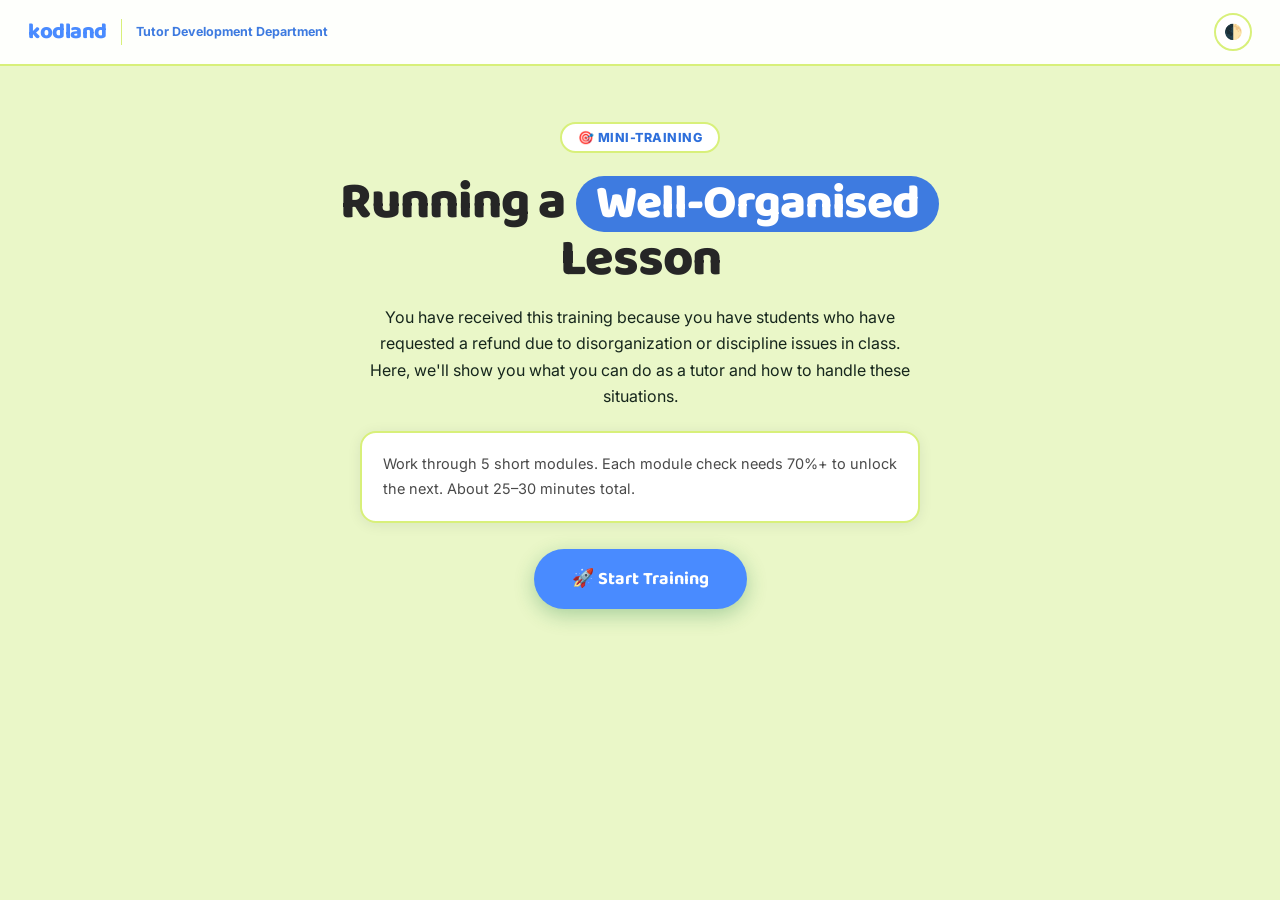
==== index.html @ 1bd35e88 "Add files via upload" ====
<!DOCTYPE html>
<html lang="en">
<head>
<meta charset="UTF-8">
<meta name="viewport" content="width=device-width, initial-scale=1.0">
<title>Mini-Training · Lesson Organisation &amp; Discipline — Kodland Tutor Training</title>
<link href="https://fonts.googleapis.com/css2?family=Baloo+2:wght@600;700;800&family=Inter:wght@400;500;600;700;800&display=swap" rel="stylesheet">
<link rel="stylesheet" href="assets/style.css">
</head>
<body>

<!-- HOME -->
<div id="screen-home" class="screen active">
  <nav class="nav">
    <a class="logo" href="#" onclick="goHome();return false;">
      <span class="logo-mark">kodland</span>
      <span class="logo-div"></span>
      <span class="logo-sub" data-i18n="logoSub"></span>
    </a>
    <div class="nav-r">
      <button class="tbtn" onclick="toggleTheme()">🌓</button>
    </div>
  </nav>
  <div class="hero">
    <div class="hero-inner">
      <div class="eyebrow" data-i18n="heroEyebrow"></div>
      <h1 data-i18n-html="heroTitle"></h1>
      <p data-i18n="heroIntro"></p>
      <div class="card" style="max-width:560px;margin:0 auto 22px;text-align:left">
        <p style="margin:0" data-i18n="heroWork"></p>
      </div>
      <button class="start-btn" onclick="goDashboard()" data-i18n="startBtn"></button>
    </div>
  </div>
</div>

<!-- DASHBOARD -->
<div id="screen-path" class="screen">
  <nav class="nav">
    <a class="logo" href="#" onclick="goHome();return false;">
      <span class="logo-mark">kodland</span>
      <span class="logo-div"></span>
      <span class="logo-sub" data-i18n="logoSub"></span>
    </a>
    <div class="nav-r">
      <span id="ntag" style="font-size:13px;color:var(--text-muted);font-weight:700;display:none"></span>
      <button class="tbtn" onclick="devUnlockAll()" data-i18n-title="devTitle" title="">🔓</button>
      <button class="tbtn" onclick="toggleTheme()">🌓</button>
    </div>
  </nav>
  <div class="msec">
    <div class="slbl">Your learning path</div>
    <div class="grid" id="mgrid"></div>
  </div>
</div>

<!-- CONTENT -->
<div id="screen-content" class="screen">
  <nav class="nav">
    <a class="logo" href="#" onclick="goHome();return false;">
      <span class="logo-mark">kodland</span>
      <span class="logo-div"></span>
      <span class="logo-sub" data-i18n="logoSub"></span>
    </a>
    <div class="nav-r">
      <button class="tbtn" onclick="goDashboard()" data-i18n-title="backToPath" title="">🏠</button>
      <button class="tbtn" onclick="toggleTheme()">🌓</button>
    </div>
  </nav>
  <div class="cbody" id="contentBody"></div>
</div>

<!-- RESULTS -->
<div id="screen-results" class="screen">
  <nav class="nav">
    <a class="logo" href="#" onclick="goHome();return false;">
      <span class="logo-mark">kodland</span><span class="logo-div"></span><span class="logo-sub" data-i18n="logoSub"></span>
    </a>
    <div class="nav-r"><button class="tbtn" onclick="toggleTheme()">🌓</button></div>
  </nav>
  <div class="rbody" id="resultsBody"></div>
</div>


<script>window.PROG_KEY_OVERRIDE='kl-mt-org_discipline-progress';</script>
<script src="assets/content-en.js"></script>
<script src="assets/engine.js"></script>
</body>
</html>
---- assets/style.css ----
:root{
  --blue:#498BFF;--blue-d:#2E6FDB;--blue-l:#8FB8FF;
  --coral:#3E7BE0;--coral-d:#2A5BB8;--pink-hover:#6FA0EE;--pink-hover-d:#2A5BB8;
  --green:#D3FF5F;--green-d:#6B9A1E;--green-l:#E9FFB0;
  --ink:#262626;--ink2:#4A4A4A;--muted:#8A8A8A;
  --bg:#EAF7C8;--surface:#FFFFFF;--surface2:#F4FCE0;--border:#D8F07A;
  --text:var(--ink);--text2:var(--ink2);--text-muted:var(--muted);
  --nav-bg:rgba(255,255,255,0.94);--nav-b:#D8F07A;
  --shadow:0 2px 14px rgba(11,31,69,.08);--shadow-h:0 10px 30px rgba(18,59,132,.16);
  --hi-bg:#EEF5FF;--hi-b:#AECBF7;--hi-t:#123B9A;
  --opt-h:#EEF5FF;
  --ok-bg:#EAFBF1;--ok-b:#8FE3B4;--ok-t:#0F7A45;
  --no-bg:#FFF1EF;--no-b:#FFC3B8;--no-t:#B23A26;
  --cute-bg:#FFF9E1;--cute-b:#F6DE94;--cute-t:#8A6412;
  --onbg:var(--ink);--onbg2:var(--ink2);--onbg-muted:var(--muted);
  --r:16px;--rsm:10px;--rpill:999px;
}
[data-theme="dark"]{
  --coral:#5B93E8;--coral-d:#8FB8FF;--pink-hover:#5B93E8;--pink-hover-d:#3E7BE0;
  --ink:#ECECEC;--ink2:#B7B7C2;--muted:#8D8D99;
  --bg:#12141A;
  --surface:#1C1F27;--surface2:#242830;--border:#333A4A;
  --nav-bg:rgba(18,20,26,0.92);--nav-b:#2A2E3A;
  --shadow:0 2px 14px rgba(0,0,0,.45);--shadow-h:0 10px 30px rgba(0,0,0,.55);
  --hi-bg:rgba(73,139,255,.12);--hi-b:rgba(73,139,255,.4);--hi-t:#8FB8FF;
  --opt-h:#232838;
  --ok-bg:rgba(15,122,69,.15);--ok-b:rgba(15,122,69,.45);--ok-t:#6FE3A4;
  --no-bg:rgba(178,58,38,.15);--no-b:rgba(178,58,38,.45);--no-t:#FF8B76;
  --cute-bg:rgba(138,100,18,.18);--cute-b:rgba(138,100,18,.45);--cute-t:#F6DE94;
  --onbg:var(--ink);--onbg2:var(--ink2);--onbg-muted:var(--muted);
}
*{box-sizing:border-box;margin:0;padding:0}
html{scroll-behavior:smooth}
body{background:var(--bg);color:var(--text);font-family:'Inter',sans-serif;min-height:100vh;overflow-x:hidden;transition:background .25s,color .25s}
.screen{display:none;min-height:100vh;flex-direction:column}
.screen.active{display:flex}
.nav{display:flex;align-items:center;justify-content:space-between;padding:0 28px;height:66px;background:var(--nav-bg);backdrop-filter:blur(14px);border-bottom:2px solid var(--nav-b);position:sticky;top:0;z-index:100}
.logo{display:flex;align-items:center;gap:9px;text-decoration:none;flex-shrink:0}
.logo-mark{font-family:'Baloo 2',sans-serif;font-weight:800;font-size:22px;letter-spacing:-.5px;color:var(--blue);line-height:1;white-space:nowrap}
.logo-sub{font-family:'Inter',sans-serif;font-weight:700;font-size:12.5px;color:var(--coral);white-space:nowrap;line-height:1.3;max-width:180px}
.logo-div{width:1px;height:26px;background:var(--border);margin:0 5px}
.nav-r{display:flex;align-items:center;gap:8px;position:relative}
.tbtn{display:flex;align-items:center;justify-content:center;width:38px;height:38px;border-radius:50%;background:var(--surface);border:2px solid var(--border);color:var(--text2);font-size:15px;cursor:pointer;transition:all .15s;flex-shrink:0}
.tbtn:hover{border-color:var(--blue-l);background:var(--surface2)}
/* HERO */
.hero{padding:56px 40px 40px;text-align:center;position:relative;overflow:hidden}
.hero-inner{position:relative;max-width:640px;margin:0 auto}
.eyebrow{display:inline-flex;align-items:center;gap:6px;background:var(--surface);border:2px solid var(--border);border-radius:var(--rpill);padding:6px 16px;font-family:'Inter',sans-serif;font-size:12.5px;font-weight:800;color:var(--blue-d);margin-bottom:22px;text-transform:uppercase;letter-spacing:.5px}
.hero h1{font-family:'Baloo 2',sans-serif;font-size:clamp(32px,5.2vw,52px);font-weight:800;line-height:1.08;letter-spacing:-1px;color:var(--onbg);margin-bottom:16px}
.h-pill{display:inline-block;background:#3E7BE0;color:#fff;border-radius:var(--rpill);padding:2px 20px;margin:0 2px;font-size:.92em}
.hero p{color:#16261c;font-size:16px;line-height:1.65;margin-bottom:22px;max-width:560px;margin-left:auto;margin-right:auto;position:relative;z-index:1}
[data-theme="dark"] .hero p{color:var(--onbg2)}
.hero-reasons{max-width:560px;margin:0 auto 24px;text-align:left;display:flex;flex-direction:column;gap:10px}
.hr-item{display:flex;gap:13px;align-items:center;background:var(--surface);border:2px solid var(--border);border-radius:14px;padding:13px 17px;font-size:14.5px;color:var(--text2);line-height:1.55;box-shadow:var(--shadow)}
.hr-item .hr-ic{flex-shrink:0;font-size:18px;line-height:1;width:38px;height:38px;border-radius:50%;background:var(--hi-bg);display:flex;align-items:center;justify-content:center}
.hr-item:nth-child(2) .hr-ic{background:#E4F5D3}
.hr-item:nth-child(3) .hr-ic{background:#FFE9F2}
.start-btn{display:inline-block;padding:16px 38px;background:var(--blue);color:#fff;border:none;border-radius:var(--rpill);font-family:'Baloo 2',sans-serif;font-size:18px;font-weight:700;cursor:pointer;transition:all .15s;box-shadow:0 6px 20px rgba(20,120,60,.3);margin-top:4px}
.start-btn:hover{background:var(--pink-hover-d);transform:translateY(-2px);box-shadow:0 8px 24px rgba(212,160,23,.4)}
/* DASHBOARD */
.msec{padding:8px 32px 70px;max-width:1080px;margin:0 auto;width:100%}
.slbl{font-family:'Baloo 2',sans-serif;font-size:13px;font-weight:700;text-transform:uppercase;letter-spacing:1.5px;color:var(--onbg-muted);margin-bottom:16px;margin-top:4px}
.grid{display:grid;grid-template-columns:repeat(auto-fill,minmax(290px,1fr));gap:16px}
.mc{background:var(--surface);border:2px solid var(--border);border-radius:var(--r);overflow:hidden;cursor:pointer;transition:transform .2s,box-shadow .2s,border-color .2s;box-shadow:var(--shadow)}
.mc:hover:not(.locked){transform:translateY(-4px);box-shadow:var(--shadow-h)}
.mc.locked{opacity:.5;cursor:not-allowed}
.mc.done{border-color:var(--blue)}
.mc-stripe{height:7px}
.mc-body{padding:22px}
.mc-top{display:flex;align-items:center;justify-content:space-between;margin-bottom:9px}
.mc-num{font-size:12px;font-weight:800;letter-spacing:.8px;text-transform:uppercase;color:var(--text-muted)}
.mc-em{font-size:32px}
.mc-title{font-family:'Baloo 2',sans-serif;font-size:22px;font-weight:700;letter-spacing:-.2px;color:var(--text);margin-bottom:7px;line-height:1.15}
.mc-desc{font-size:14.5px;color:var(--text2);line-height:1.6}
.mc-foot{margin-top:16px;display:flex;align-items:center;justify-content:space-between}
.badge{font-family:'Inter',sans-serif;font-size:11px;font-weight:800;letter-spacing:.3px;padding:5px 13px;border-radius:var(--rpill);text-transform:uppercase}
.bd{background:#E4F5D3;color:var(--green-d);border:1.5px solid var(--green)}
.bs{background:var(--coral);color:#fff;border:1.5px solid var(--coral-d)}
.bl{background:var(--surface2);color:var(--text-muted);border:1.5px solid var(--border)}
.br{background:#DCEBFF;color:var(--blue-d);border:1.5px solid var(--blue-l)}
[data-theme="dark"] .bd{background:rgba(211,255,95,.15);color:var(--green);border-color:rgba(211,255,95,.4)}
[data-theme="dark"] .br{background:rgba(73,139,255,.15);color:var(--blue-l);border-color:rgba(73,139,255,.4)}
.stag{font-size:12.5px;color:var(--text-muted);font-weight:600}
.stag b{color:var(--text)}
/* CONTENT */
.cbody{padding:38px 40px 60px;max-width:820px;margin:0 auto;width:100%;flex:1}
.meyebrow{font-size:11.5px;font-weight:800;text-transform:uppercase;letter-spacing:1px;color:var(--onbg-muted);margin-bottom:9px}
.mh1{font-family:'Baloo 2',sans-serif;font-size:clamp(26px,4vw,38px);font-weight:800;letter-spacing:-.6px;line-height:1.12;color:var(--onbg);margin-bottom:16px}
.mobj{background:var(--surface);border:2px solid var(--border);border-left:5px solid var(--coral);border-radius:0 var(--rsm) var(--rsm) 0;padding:14px 18px;font-size:14.5px;color:var(--text2);line-height:1.6;margin-bottom:34px}
.mobj strong{color:var(--text)}
.sch{font-family:'Baloo 2',sans-serif;font-size:24px;font-weight:800;margin:44px 0 18px;color:var(--onbg);display:flex;align-items:center;gap:12px;letter-spacing:-.3px}
.sch::before{content:'';width:12px;height:12px;border-radius:4px;background:var(--coral);flex-shrink:0;transform:rotate(45deg)}
.sch::after{content:'';flex:1;height:3px;background:var(--coral);border-radius:2px;opacity:.4}
.card{background:var(--surface);border:2px solid var(--border);border-radius:var(--r);padding:19px 21px;margin-bottom:12px;box-shadow:var(--shadow)}
.card h4{font-family:'Baloo 2',sans-serif;font-size:15px;font-weight:700;color:var(--text);margin-bottom:8px}
.card p,.card li{font-size:14.5px;color:var(--text2);line-height:1.7}
.card ul,.card ol{padding-left:18px}
.card li{margin-bottom:6px}
.card p strong,.card li strong{color:var(--text)}
.card p{margin-bottom:10px}
.card p:last-child{margin-bottom:0}
.tbl-wrap{overflow-x:auto;margin-top:4px}
.card table{width:100%;border-collapse:collapse;font-size:13.6px;line-height:1.55}
.card th{text-align:left;padding:9px 11px;border-bottom:2px solid var(--border);font-family:'Baloo 2',sans-serif;font-size:12.8px;color:var(--text)}
.card td{padding:9px 11px;border-bottom:1px solid var(--border);color:var(--text2);vertical-align:top}
.card tr:last-child td{border-bottom:none}
.card.hi{background:var(--hi-bg);border-color:var(--hi-b)}
.card.hi h4{color:var(--hi-t);font-size:16.5px}
.card.hi p,.card.hi li{color:var(--hi-t);opacity:.92}
.card.ok{background:var(--ok-bg);border-color:var(--ok-b)}
.card.ok h4{color:var(--ok-t)}
.card.ok p,.card.ok li{color:var(--ok-t);opacity:.92}
.card.danger{background:var(--no-bg);border-color:var(--no-b)}
.card.danger h4{color:var(--no-t)}
.card.danger p,.card.danger li{color:var(--no-t);opacity:.92}
.card.danger th{color:var(--no-t);border-color:var(--no-b)}
.card.danger td{color:var(--no-t);opacity:.9;border-color:var(--no-b)}
.card.cute{background:var(--cute-bg);border-color:var(--cute-b)}
.card.cute h4{color:var(--cute-t);font-size:16.5px}
.card.cute p,.card.cute li{color:var(--cute-t);opacity:.92}
.acc-item{background:var(--surface);border:2px solid var(--border);border-radius:var(--r);margin-bottom:12px;box-shadow:var(--shadow);overflow:hidden}
.acc-item summary{cursor:pointer;list-style:none;padding:18px 22px;font-family:'Baloo 2',sans-serif;font-weight:700;font-size:16px;display:flex;align-items:center;justify-content:space-between;gap:10px}
.acc-item summary::-webkit-details-marker{display:none}
.acc-item summary::after{content:'▾';font-size:14px;color:var(--text-muted);flex-shrink:0;transition:transform .2s}
.acc-item[open] summary::after{transform:rotate(180deg)}
.acc-item .acc-body{padding:0 22px 20px}
.acc-big-title{font-family:'Baloo 2',sans-serif;font-weight:800;font-size:23px;margin:30px 0 16px;text-align:center}
.sib{padding:16px 18px}
.sib-head{display:flex;align-items:center;gap:14px;margin-bottom:10px}
.sib-ic{font-size:38px;line-height:1;flex-shrink:0;width:52px;height:52px;display:flex;align-items:center;justify-content:center;background:var(--surface2);border-radius:50%}
.sib-head h4{font-size:14.5px;font-weight:800;line-height:1.3}
.sib-body{font-size:13.5px;line-height:1.55}
.sib-body ul,.sib-body ol{margin:0;padding-left:20px}
.sib-body li{margin-bottom:5px}
.sib-body p{margin-bottom:6px}
.notice-line{display:flex;align-items:flex-start;gap:10px;background:var(--surface2);border-radius:var(--rsm);padding:12px 14px;margin-bottom:12px;font-size:13.5px;line-height:1.5}
.notice-line .nl-ic{font-size:22px;flex-shrink:0}
.doavoid{display:grid;grid-template-columns:1fr 1fr;gap:14px;margin-bottom:14px}
@media(max-width:600px){.doavoid{grid-template-columns:1fr}}
.doavoid .dobox,.doavoid .avoidbox{border-radius:var(--r);padding:18px 19px;box-shadow:var(--shadow)}
.doavoid .dobox{background:var(--ok-bg);border:2px solid var(--ok-b)}
.doavoid .avoidbox{background:var(--no-bg);border:2px solid var(--no-b)}
.doavoid h5{font-family:'Baloo 2',sans-serif;font-weight:800;font-size:14.5px;margin-bottom:11px;display:flex;align-items:center;gap:7px}
.doavoid .dobox h5{color:var(--ok-t)}
.doavoid .avoidbox h5{color:var(--no-t)}
.doavoid ul{list-style:none;padding:0;margin:0;display:flex;flex-direction:column;gap:10px}
.doavoid li{display:flex;gap:8px;font-size:13.6px;line-height:1.55}
.doavoid .dobox li{color:var(--ok-t)}
.doavoid .avoidbox li{color:var(--no-t)}
.doavoid li .lic{flex-shrink:0}
.doavoid em{opacity:.85}
.pattern-row{display:grid;grid-template-columns:repeat(3,1fr);gap:14px;margin-bottom:14px}
@media(max-width:760px){.pattern-row{grid-template-columns:1fr}}
.pattern-card{background:var(--surface);border:2px solid var(--border);border-radius:var(--r);padding:22px 20px;box-shadow:var(--shadow);text-align:center;display:flex;flex-direction:column}
.pattern-ic{font-size:38px;margin-bottom:10px}
.pattern-title{font-family:'Baloo 2',sans-serif;font-weight:800;font-size:16px;margin-bottom:9px;color:var(--text)}
.pattern-desc{font-size:12.8px;color:var(--text2);margin-bottom:12px;line-height:1.5;font-style:italic}
.pattern-note{font-size:12.8px;color:var(--text2);line-height:1.55;text-align:left;background:var(--surface2);border-radius:10px;padding:11px 13px;margin-top:auto}
.mobj-box{display:flex;gap:16px;align-items:flex-start;background:var(--surface);border:2px solid var(--border);border-radius:var(--r);padding:18px 20px;margin-bottom:34px;box-shadow:var(--shadow)}
.mobj-ic{width:46px;height:46px;border-radius:50%;background:var(--hi-bg);display:flex;align-items:center;justify-content:center;font-size:21px;flex-shrink:0}
.mobj-txt strong{font-family:'Baloo 2',sans-serif;font-size:11.5px;text-transform:uppercase;letter-spacing:.6px;color:var(--coral);display:block;margin-bottom:5px}
.mobj-txt p{font-size:14.5px;color:var(--text2);line-height:1.6;margin:0}
.mc-em-circle{width:54px;height:54px;border-radius:50%;display:flex;align-items:center;justify-content:center;font-size:27px;flex-shrink:0}
.co-star{background:#FFF6DC;border-color:#F4D883;color:#8A6412}
[data-theme="dark"] .co-star{background:rgba(244,216,131,.15);border-color:rgba(244,216,131,.4);color:#F4D883}
.step-flow{display:flex;align-items:stretch;gap:8px;margin-bottom:14px;flex-wrap:wrap}
.step-box{flex:1;min-width:160px;background:var(--surface);border:2px solid var(--border);border-radius:var(--r);padding:18px 15px;text-align:center;box-shadow:var(--shadow);display:flex;flex-direction:column;align-items:center;justify-content:flex-start}
.step-ic{font-size:32px;margin-bottom:9px}
.step-lbl{font-size:13px;color:var(--text2);line-height:1.45;font-weight:600}
.step-arrow{display:flex;align-items:center;justify-content:center;font-size:22px;color:var(--coral);flex:0 0 auto;font-weight:800}
@media(max-width:700px){.step-flow{flex-direction:column}.step-arrow{transform:rotate(90deg);margin:-4px auto}}
.bigstat{display:flex;gap:22px;align-items:center;background:var(--surface);border:2px solid var(--border);border-radius:var(--r);padding:24px 26px;margin-bottom:14px;box-shadow:var(--shadow)}
.bigstat-num{font-family:'Baloo 2',sans-serif;font-size:54px;font-weight:800;color:var(--blue-d);flex-shrink:0;line-height:1;min-width:110px;text-align:center}
.bigstat-txt{font-size:14px;color:var(--text2);line-height:1.65}
.bigstat-txt strong{color:var(--text)}
@media(max-width:560px){.bigstat{flex-direction:column;text-align:center}}
.ck-list{display:flex;flex-direction:column;gap:11px;background:var(--surface);border:2px solid var(--border);border-radius:var(--r);padding:18px 20px;margin-bottom:12px;box-shadow:var(--shadow)}
.ck-row{display:flex;gap:11px;align-items:flex-start;font-size:14px;color:var(--text2);line-height:1.55}
.ck-box{flex-shrink:0;font-size:18px;color:var(--blue-d);margin-top:-1px}
.nc-list{display:flex;flex-direction:column;gap:12px;margin-bottom:12px}
.nc-row{display:flex;gap:14px;align-items:flex-start;background:var(--surface);border:2px solid var(--border);border-radius:var(--r);padding:15px 18px;box-shadow:var(--shadow)}
.nc-num{flex-shrink:0;width:32px;height:32px;border-radius:50%;background:var(--blue-l);color:var(--blue-d);display:flex;align-items:center;justify-content:center;font-family:'Baloo 2',sans-serif;font-weight:800;font-size:15px}
.nc-txt{font-size:14px;color:var(--text2);line-height:1.6;padding-top:4px}
.mt-pic{display:block;width:100%;height:auto;border-radius:var(--r);border:2px solid var(--border);box-shadow:var(--shadow);margin:0 0 14px;background:var(--surface)}
.mt-pic-crop{position:relative;overflow:hidden;border-radius:var(--r);border:2px solid var(--border);box-shadow:var(--shadow);margin:0 0 14px;background:var(--surface)}
.mt-pic-crop img{position:absolute;display:block;max-width:none;height:auto}
.icon-grid{display:grid;grid-template-columns:repeat(auto-fit,minmax(220px,1fr));gap:12px;margin-bottom:12px}
.icon-grid-item{display:flex;gap:12px;align-items:flex-start;background:var(--surface);border:2px solid var(--border);border-radius:var(--r);padding:15px 16px;box-shadow:var(--shadow)}
.igi-ic{font-size:24px;flex-shrink:0;width:36px;height:36px;border-radius:50%;background:var(--hi-bg);display:flex;align-items:center;justify-content:center}
.igi-txt{font-size:13.5px;color:var(--text2);line-height:1.55}
.igi-txt strong{color:var(--text)}
.tl-wrap{display:flex;flex-direction:column;margin-bottom:14px}
.tl-item{display:flex;gap:14px;background:var(--surface);border:2px solid var(--border);border-radius:var(--r);padding:16px 18px;box-shadow:var(--shadow)}
.tl-ic{width:42px;height:42px;border-radius:50%;background:var(--hi-bg);display:flex;align-items:center;justify-content:center;font-size:20px;flex-shrink:0}
.tl-lbl{font-family:'Baloo 2',sans-serif;font-weight:800;font-size:12.5px;color:var(--coral-d);text-transform:uppercase;letter-spacing:.4px;margin-bottom:7px}
.tl-body{flex:1}
.tl-body ul{padding-left:18px;margin:0}
.tl-body li{font-size:13.5px;color:var(--text2);line-height:1.6;margin-bottom:5px}
.tl-body li:last-child{margin-bottom:0}
.tl-connector{width:2px;height:16px;background:var(--border);margin-left:39px}
.tbl-full{width:100vw;position:relative;left:50%;right:50%;margin-left:-50vw;margin-right:-50vw;padding:0 max(20px,calc(50vw - 570px));overflow-x:auto;box-sizing:border-box}
.tbl-full table{min-width:1100px}
.tbl-full .card{margin:0}
.tbl-full table tr:nth-child(even){background:var(--surface2)}
.tbl-full table th{position:sticky;top:0;background:var(--blue);color:#fff}
.rule-row{display:flex;flex-direction:column;gap:10px;margin-bottom:14px}
.rule-card{display:flex;gap:14px;align-items:flex-start;background:var(--surface);border:2px solid var(--border);border-left:5px solid var(--blue);border-radius:var(--r);padding:15px 18px;box-shadow:var(--shadow)}
.rule-num{width:32px;height:32px;border-radius:50%;background:var(--blue);color:#fff;font-family:'Baloo 2',sans-serif;font-weight:800;font-size:14px;display:flex;align-items:center;justify-content:center;flex-shrink:0}
.rule-ic{font-size:22px;flex-shrink:0}
.rule-txt{font-size:13.8px;color:var(--text2);line-height:1.55}
.rule-txt strong{color:var(--text)}
.bo-mock{background:#211E33;border-radius:16px;padding:22px 22px 18px;color:#EDEAF9;font-family:'Segoe UI',Inter,sans-serif;margin-bottom:14px;box-shadow:var(--shadow-h);position:relative;margin-top:10px}
.bo-mock-tag{position:absolute;top:-12px;left:18px;background:var(--coral);color:#fff;font-family:'Baloo 2',sans-serif;font-size:11px;font-weight:800;padding:5px 13px;border-radius:999px;text-transform:uppercase;letter-spacing:.4px;box-shadow:0 3px 8px rgba(0,0,0,.25)}
/* BO SIMULATION EMBED (breaks out of the content column on purpose) */
.sim-embed{position:relative;left:50%;right:50%;margin-left:-50vw;margin-right:-50vw;width:100vw;max-width:100vw;margin-top:18px;margin-bottom:22px}
.sim-embed-inner{max-width:1440px;margin:0 auto;padding:0 16px}
.sim-embed-tag{display:inline-block;background:var(--coral);color:#fff;font-family:'Baloo 2',sans-serif;font-size:11px;font-weight:800;padding:5px 13px;border-radius:999px;text-transform:uppercase;letter-spacing:.4px;margin-bottom:10px}
.sim-embed iframe{width:100%;height:480px;border:2px solid var(--border);border-radius:16px;box-shadow:var(--shadow-h);display:block;background:#211E33}
@media(max-width:760px){.sim-embed iframe{height:420px}}
.bo-tabs{display:flex;gap:8px;margin-bottom:14px;flex-wrap:wrap}
.bo-tab{padding:8px 16px;border-radius:8px;border:1px solid #3A3460;background:#2C2846;color:#C3BEDA;font-size:12.5px;font-weight:700;cursor:pointer;font-family:inherit}
.bo-tab.active{background:#498BFF;color:#fff;border-color:#498BFF}
.bo-field{display:flex;gap:10px;padding:9px 0;border-bottom:1px solid rgba(255,255,255,.07);font-size:13px;color:#C3BEDA}
.bo-field:last-child{border-bottom:none}
.bo-field b{color:#fff;min-width:110px;display:inline-block}
.bo-comment{background:#2C2846;border-radius:10px;padding:13px 15px;font-size:12.8px;color:#C3BEDA;line-height:1.65;margin-top:2px}
.bo-comment .role{display:inline-block;background:#3A3460;color:#AEB8FA;font-size:10px;font-weight:800;padding:2px 8px;border-radius:5px;margin-bottom:7px}
.bo-progress-head{display:flex;justify-content:space-between;align-items:flex-start;flex-wrap:wrap;gap:10px;margin-bottom:14px}
.bo-select{background:#342E56;border:1px solid #3A3460;color:#EDEAF9;padding:7px 12px;border-radius:8px;font-size:12.5px;font-family:inherit}
.bo-status{font-size:12px;color:#C3BEDA;display:flex;align-items:center;gap:4px;flex-wrap:wrap}
.bo-status b{color:#fff}
.bo-info-ic{width:22px;height:22px;border-radius:50%;background:#342E56;color:#8FB8FF;display:inline-flex;align-items:center;justify-content:center;font-size:12px;cursor:pointer;border:1px solid #3A3460;margin-left:4px}
.bo-grid-row{display:flex;align-items:center;gap:10px;margin-bottom:12px;flex-wrap:wrap}
.bo-mod-lbl{width:28px;font-weight:800;color:#fff;font-size:13px;flex-shrink:0}
.bo-cell-wrap{display:flex;flex-direction:column;align-items:center;gap:4px;width:66px}
.bo-cell-lbl{font-size:9.5px;color:#8B85A6}
.bo-cell{padding:6px 0;width:100%;text-align:center;border-radius:999px;font-size:11px;font-weight:700}
.bo-cell.attended{background:rgba(52,211,153,.18);color:#7FE8BE}
.bo-cell.absent{background:rgba(242,113,109,.2);color:#FF9C97}
.bo-cell.notsubmitted{background:rgba(242,140,109,.22);color:#FFA98F}
.bo-cell.reviewed{background:rgba(52,211,153,.18);color:#7FE8BE}
.bo-cell.next{background:#342E56;color:#6b6584}
.bo-mod-total{font-size:11.5px;color:#8B85A6;margin-left:4px}
.bo-legend{display:none;position:absolute;top:6px;right:0;background:#fff;color:#2a2540;border-radius:10px;padding:15px 17px;box-shadow:0 10px 30px rgba(0,0,0,.45);z-index:20;width:min(430px,90vw);font-size:12px}
.bo-legend.show{display:block}
.bo-legend-cols{display:grid;grid-template-columns:1fr 1fr;gap:16px}
.bo-legend h6{font-size:11px;text-transform:uppercase;letter-spacing:.4px;color:#8A84A3;margin-bottom:8px}
.bo-legend-row{display:flex;align-items:center;gap:7px;margin-bottom:7px;line-height:1.3}
.bo-legend-dot{width:10px;height:10px;border-radius:50%;flex-shrink:0}
@media(max-width:560px){.bo-legend-cols{grid-template-columns:1fr}.bo-cell-wrap{width:58px}}
.two-col{display:grid;grid-template-columns:1fr 1fr;gap:12px}
@media(max-width:600px){.two-col{grid-template-columns:1fr}}
.three-col{display:grid;grid-template-columns:1fr 1fr 1fr;gap:12px}
@media(max-width:760px){.three-col{grid-template-columns:1fr}}
.divider{border:none;border-top:2px solid var(--border);margin:34px 0}
.ctabtn{display:block;width:100%;padding:17px;background:var(--blue);color:#fff;border:none;border-radius:var(--rpill);font-family:'Baloo 2',sans-serif;font-size:18px;font-weight:700;cursor:pointer;transition:all .15s;margin-bottom:40px;margin-top:4px;box-shadow:0 4px 16px rgba(20,120,60,.28)}
.ctabtn:hover{background:var(--pink-hover-d);transform:translateY(-2px);box-shadow:0 6px 20px rgba(212,160,23,.4)}
.ctabtn:disabled{opacity:.4;cursor:not-allowed;transform:none;box-shadow:none}
@media(max-width:640px){.cbody,.msec,.hero{padding-left:18px;padding-right:18px}}
/* VIDEO SLOT (placeholder — no footage yet) */
.vslot{background:#000000;border:2px solid #2A2A2A;border-radius:var(--r);padding:22px 22px 20px;margin-bottom:12px;color:#EAEAEA}
.vslot-top{display:flex;align-items:center;gap:10px;margin-bottom:10px}
.vslot-ic{width:38px;height:38px;border-radius:50%;background:rgba(255,255,255,.08);display:flex;align-items:center;justify-content:center;font-size:17px;flex-shrink:0}
.vslot-title{font-family:'Baloo 2',sans-serif;font-weight:700;font-size:15px;color:#fff}
.vslot-meta{font-size:11.5px;color:#8FB8FF;text-transform:uppercase;letter-spacing:.5px;font-weight:800;margin-top:2px}
.vslot-frame{background:#000000;border:1px solid rgba(255,255,255,.15);border-radius:12px;padding:26px;text-align:center;margin-bottom:12px;overflow:hidden}
.vslot-frame .big{font-size:30px;margin-bottom:6px}
.vslot-frame .lbl{font-size:12.5px;color:#8FB8FF;font-weight:700}
.vslot-brief{font-size:13px;line-height:1.6;color:#CFCFCF;font-style:italic}
/* CALLOUT (guide-style emoji callouts) */
.callout{display:flex;gap:12px;border-radius:var(--rsm);padding:15px 17px;margin-bottom:12px;font-size:14.3px;line-height:1.68;border:1.5px solid}
.co-ic{font-size:19px;flex-shrink:0;margin-top:1px}
.co-body p{margin-bottom:8px}
.co-body p:last-child{margin-bottom:0}
.co-body ul,.co-body ol{padding-left:18px;margin-bottom:8px}
.co-body li{margin-bottom:4px}
.co-target{background:var(--hi-bg);border-color:var(--hi-b);color:var(--hi-t)}
.co-warn{background:#FFF6EE;border-color:#FBD9B0;color:#9A5B12}
[data-theme="dark"] .co-warn{background:rgba(154,91,18,.18);border-color:rgba(154,91,18,.45);color:#F5B971}
.co-danger{background:var(--no-bg);border-color:var(--no-b);color:var(--no-t)}
.co-ok{background:var(--ok-bg);border-color:var(--ok-b);color:var(--ok-t)}
.co-cute{background:var(--cute-bg);border-color:var(--cute-b);color:var(--cute-t)}
.co-idea{background:#EFFAFF;border-color:#B9E6FA;color:#0B5E85}
[data-theme="dark"] .co-idea{background:rgba(11,94,133,.18);border-color:rgba(11,94,133,.45);color:#7FD4F5}
.co-loop{background:var(--hi-bg);border-color:var(--hi-b);color:var(--hi-t)}
.co-body b,.co-body strong{color:inherit}
/* INTERACTION (selection-based exercises) */
.ix-wrap{background:var(--surface);border:2px solid var(--border);border-radius:var(--r);padding:24px;margin-bottom:16px;box-shadow:var(--shadow)}
.ix-badge{display:inline-flex;align-items:center;gap:6px;background:#DDF3E5;color:var(--blue-d);border:1.5px solid var(--blue-l);border-radius:var(--rpill);padding:5px 14px;font-size:11.5px;font-weight:800;text-transform:uppercase;letter-spacing:.4px;margin-bottom:14px}
[data-theme="dark"] .ix-badge{background:rgba(143,224,180,.15);color:var(--blue-l)}
.ix-title{font-family:'Baloo 2',sans-serif;font-size:18px;font-weight:800;color:var(--text);margin-bottom:8px}
.ix-instr{font-size:14px;color:var(--text2);line-height:1.6;margin-bottom:18px}
.ix-card{background:var(--surface2);border:2px solid var(--border);border-radius:var(--rsm);padding:14px 16px;margin-bottom:10px;font-size:14px;color:var(--text);cursor:pointer;transition:all .15s;line-height:1.55}
.ix-card:hover:not(.locked){border-color:var(--blue-l);transform:translateY(-1px)}
.ix-card.locked{cursor:default}
.ix-card.correct{background:var(--ok-bg);border-color:var(--ok-b);color:var(--ok-t)}
.ix-card.wrong{background:var(--no-bg);border-color:var(--no-b);color:var(--no-t)}
.ix-zones{display:grid;grid-template-columns:repeat(auto-fit,minmax(180px,1fr));gap:10px;margin-top:14px}
.ix-zone{border:2px dashed var(--border);border-radius:var(--rsm);padding:12px;text-align:center;font-family:'Baloo 2',sans-serif;font-weight:700;font-size:13px;color:var(--text2)}
.ix-zone-btn{display:block;width:100%;padding:9px 8px;margin-top:8px;border-radius:8px;border:2px solid var(--border2,var(--border));background:var(--surface);font-family:'Inter',sans-serif;font-weight:700;font-size:12.5px;cursor:pointer;color:var(--text2)}
.ix-zone-btn:hover:not(:disabled){border-color:var(--blue-l);color:var(--blue-d)}
.ix-zone-btn:disabled{opacity:.4;cursor:not-allowed}
.ix-zone-btn.correct-zone{opacity:1!important;background:var(--ok-bg);border-color:var(--ok-b);color:var(--ok-t)}
.ix-zone-btn.wrong-zone{opacity:1!important;background:var(--no-bg);border-color:var(--no-b);color:var(--no-t)}
.ix-fb{margin-top:8px;font-size:13px;line-height:1.55;border-radius:8px;padding:9px 12px}
.ix-fb.ok{background:var(--ok-bg);color:var(--ok-t)}
.ix-fb.bad{background:var(--no-bg);color:var(--no-t)}
.ix-progress{font-size:12.5px;color:var(--text-muted);font-weight:700;margin-top:14px;text-align:right}
.ix-nextbtn{display:none;margin-top:16px;width:100%;padding:14px;background:var(--blue);color:#fff;border:none;border-radius:var(--rpill);font-family:'Baloo 2',sans-serif;font-size:16px;font-weight:700;cursor:pointer}
.ix-nextbtn.show{display:block}
.ix-nextbtn:hover{background:var(--pink-hover-d)}
.ix-sim-link{display:flex;gap:16px;align-items:center;background:var(--hi-bg);border:2px solid var(--hi-b);border-radius:var(--r);padding:20px;margin-bottom:16px}
.ix-sim-link .em{font-size:34px;flex-shrink:0}
.ix-sim-link a.simbtn{display:inline-block;margin-top:8px;background:var(--blue);color:#fff;padding:10px 20px;border-radius:var(--rpill);font-family:'Baloo 2',sans-serif;font-weight:700;font-size:14px;text-decoration:none}
.ix-sim-link a.simbtn:hover{background:var(--pink-hover-d)}
/* QUIZ */
.qbody{padding:38px 40px;max-width:700px;margin:0 auto;width:100%;flex:1}
.qpt{height:8px;background:var(--surface2);border:1.5px solid var(--border);border-radius:var(--rpill);margin-bottom:38px;overflow:hidden}
.qpf{height:100%;background:linear-gradient(90deg,var(--blue),var(--coral));border-radius:var(--rpill);transition:width .4s ease}
.qctr{font-size:12.5px;font-weight:800;text-transform:uppercase;letter-spacing:1px;color:var(--onbg-muted);margin-bottom:11px}
.qtxt{font-family:'Baloo 2',sans-serif;font-size:22px;font-weight:700;letter-spacing:-.3px;line-height:1.35;margin-bottom:28px;color:var(--onbg)}
.qopts{display:flex;flex-direction:column;gap:11px}
.qopt{background:var(--surface);border:2px solid var(--border);border-radius:var(--r);padding:15px 19px;cursor:pointer;font-size:14.5px;color:var(--text);font-family:'Inter',sans-serif;font-weight:500;transition:all .15s;text-align:left;line-height:1.5;box-shadow:var(--shadow)}
.qopt:hover:not(.answered){background:var(--opt-h);border-color:var(--blue-l)}
.qopt.correct{background:var(--ok-bg);border-color:var(--ok-b);color:var(--ok-t)}
.qopt.wrong{background:var(--no-bg);border-color:var(--no-b);color:var(--no-t)}
.qopt.answered{cursor:default}
.qfb{display:none;margin-top:15px;border-radius:var(--rsm);padding:14px 17px;font-size:14.5px;line-height:1.6;border:2px solid}
.qfb.show{display:block}
.qfb.ok{background:var(--ok-bg);border-color:var(--ok-b);color:var(--ok-t)}
.qfb.bad{background:var(--no-bg);border-color:var(--no-b);color:var(--no-t)}
.qnxt{display:none;margin-top:19px;width:100%;padding:15px;background:var(--blue);color:#fff;border:none;border-radius:var(--rpill);font-family:'Baloo 2',sans-serif;font-size:17px;font-weight:700;cursor:pointer;transition:all .15s}
.qnxt.show{display:block}
.qnxt:hover{background:var(--pink-hover-d)}
/* RESULTS */
.rbody{padding:64px 40px;max-width:540px;margin:0 auto;text-align:center;flex:1}
.remi{font-size:66px;margin-bottom:15px}
.rtitle{font-family:'Baloo 2',sans-serif;font-size:31px;font-weight:800;letter-spacing:-.4px;color:var(--onbg)}
.rpct{font-family:'Baloo 2',sans-serif;font-size:64px;font-weight:800;line-height:1;margin:15px 0 7px}
.rpct.pass{color:var(--blue)}
.rpct.fail{color:var(--no-t)}
.rsub{color:var(--onbg2);font-size:15.5px;line-height:1.65;margin-bottom:32px}
.bdark{display:block;width:100%;padding:15px 24px;margin-bottom:10px;background:var(--blue);color:#fff;border:none;border-radius:var(--rpill);font-family:'Baloo 2',sans-serif;font-size:17px;font-weight:700;cursor:pointer;transition:all .15s}
.bdark:hover{background:var(--pink-hover-d)}
.bline{display:block;width:100%;padding:14px 24px;margin-bottom:10px;background:transparent;color:var(--text2);border:2px solid var(--border);border-radius:var(--rpill);font-family:'Inter',sans-serif;font-size:14.5px;font-weight:700;cursor:pointer;transition:all .15s}
.bline:hover{background:var(--surface2);color:var(--text);border-color:var(--blue-l)}
/* FEEDBACK SLIDERS (ungraded, end of exam) */
.fbq{background:var(--surface);border:2px solid var(--border);border-radius:var(--r);padding:20px;margin-bottom:14px;text-align:left}
.fbq label{display:block;font-family:'Baloo 2',sans-serif;font-weight:700;font-size:14.5px;color:var(--text);margin-bottom:12px}
.fbq .scale{display:flex;gap:8px}
.fbq .scale button{flex:1;padding:11px 0;border-radius:10px;border:2px solid var(--border);background:var(--surface2);font-weight:800;font-family:'Baloo 2',sans-serif;cursor:pointer;color:var(--text2)}
.fbq .scale button.sel{background:var(--blue);border-color:var(--blue);color:#fff}
.fbq .scalelbl{display:flex;justify-content:space-between;font-size:11px;color:var(--text-muted);margin-top:6px}
/* CHECKLIST / FIELD CARD */
.chk-body{padding:44px 40px 64px;max-width:760px;margin:0 auto;flex:1}
.chk-badge{display:inline-flex;align-items:center;gap:6px;background:#DDF3E5;color:var(--blue-d);border:2px solid var(--blue-l);border-radius:var(--rpill);padding:6px 15px;font-family:'Inter',sans-serif;font-size:12.5px;font-weight:800;text-transform:uppercase;letter-spacing:.5px;margin-bottom:16px}
[data-theme="dark"] .chk-badge{background:rgba(143,224,180,.18);color:var(--blue-l)}
.chk-h1{font-family:'Baloo 2',sans-serif;font-size:clamp(24px,4vw,34px);font-weight:800;letter-spacing:-.6px;line-height:1.15;color:var(--onbg);margin-bottom:12px}
.chk-sub{font-size:15.5px;color:var(--onbg2);line-height:1.7;margin-bottom:30px}
.chk-list{display:flex;flex-direction:column;gap:12px}
.chk-item{display:flex;gap:14px;align-items:flex-start;background:var(--surface);border:2px solid var(--border);border-radius:var(--r);padding:16px 19px;box-shadow:var(--shadow)}
.chk-ic{width:30px;height:30px;border-radius:50%;background:#DDF3E5;color:var(--blue-d);display:flex;align-items:center;justify-content:center;font-weight:800;flex-shrink:0;font-family:'Baloo 2',sans-serif;font-size:13px}
.chk-txt{font-size:14px;color:var(--text2);line-height:1.6;padding-top:4px}
.chk-selfeval{margin-top:36px;background:var(--surface2);border:2px dashed var(--blue-l);border-radius:var(--r);padding:24px 26px}
.chk-selfeval-h{font-family:'Baloo 2',sans-serif;font-size:20px;font-weight:800;color:var(--text);margin-bottom:6px}
.chk-selfeval-sub{font-size:13.5px;color:var(--text-muted);margin-bottom:16px;line-height:1.55}
.chk-self-item{display:flex;gap:10px;margin-bottom:11px;font-size:14px;color:var(--text2);line-height:1.6}
.chk-self-item:last-child{margin-bottom:0}
.chk-actions{display:flex;gap:12px;margin-top:30px;flex-wrap:wrap}
.chk-actions button{flex:1;min-width:220px;margin-bottom:0}
.fc-block{background:var(--surface);border:2px solid var(--border);border-radius:var(--r);padding:18px 20px;margin-bottom:12px}
.fc-block h4{font-family:'Baloo 2',sans-serif;font-size:14.5px;color:var(--blue-d);text-transform:uppercase;letter-spacing:.4px;margin-bottom:8px}
.fc-block p,.fc-block li{font-size:13.8px;color:var(--text2);line-height:1.6}
.fc-block ul{padding-left:18px}
@media print{
  .nav,.no-print{display:none!important}
  body{background:#fff}
  .chk-body{padding:10px 6px;max-width:100%}
  .chk-item,.chk-selfeval,.fc-block{box-shadow:none;break-inside:avoid}
}

/* narrow screens + long translated labels: keep the top bar and tables inside the viewport */
@media(max-width:640px){
  .nav{padding:0 12px;gap:8px}
  .logo{gap:6px}
  .logo-mark{font-size:20px}
  .logo-div{margin:0 1px;height:22px}
  .logo-sub{font-size:10px;max-width:96px;line-height:1.15}
  .nav-r{gap:6px;flex-shrink:0}
  #ntag{font-size:10.5px!important;max-width:74px;line-height:1.15;text-align:right;white-space:normal}
  .lang-btn{padding:7px 9px}
  .card table{font-size:12.5px}
  .card th,.card td{padding:7px 6px;overflow-wrap:anywhere;hyphens:auto}
  .card th{font-size:11.5px}
}
@media(max-width:520px){
  .logo-div,.logo-sub{display:none}
}

/* long words in translated text must wrap inside their cards instead of widening them */
.pattern-card,.card,.co,.step-box,.ix-card,.ix-fb,.mobj-txt{min-width:0;overflow-wrap:break-word}
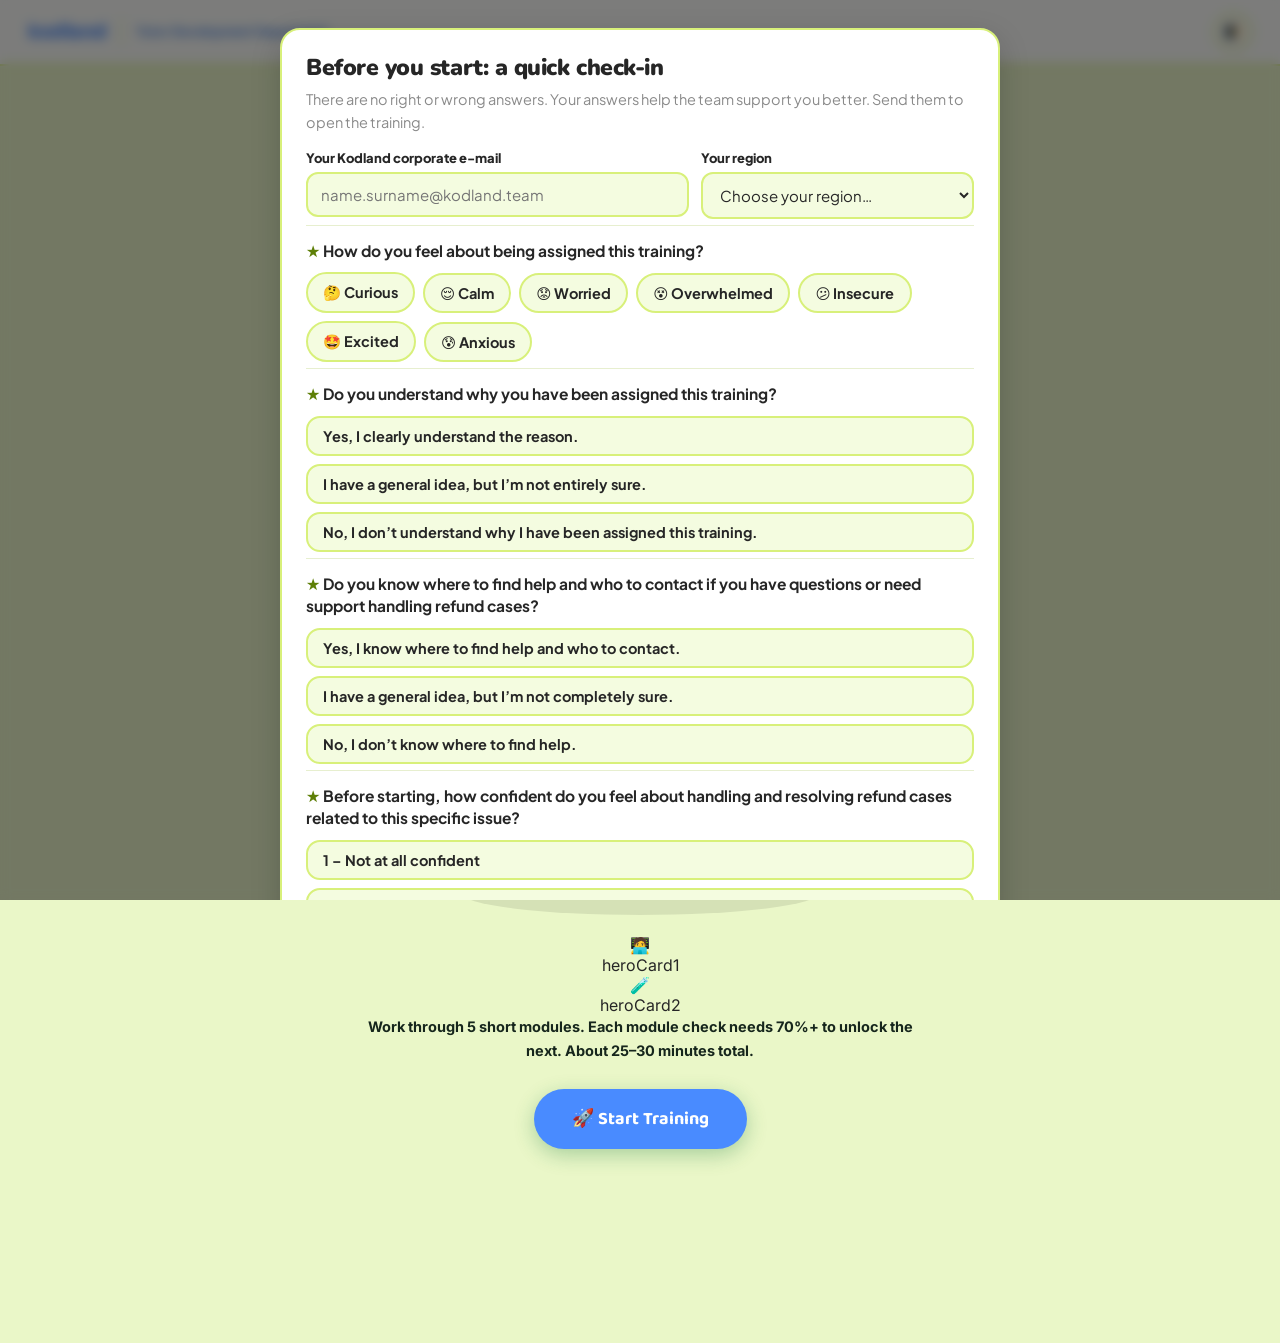
==== commit 6f82eb38: "Load td-gate.js (content gate) Content gate: the check of a module opens only after the tutor has op" ====
--- a/index.html
+++ b/index.html
@@ -4,8 +4,12 @@
 <meta charset="UTF-8">
 <meta name="viewport" content="width=device-width, initial-scale=1.0">
 <title>Mini-Training · Lesson Organisation &amp; Discipline — Kodland Tutor Training</title>
-<link href="https://fonts.googleapis.com/css2?family=Baloo+2:wght@600;700;800&family=Inter:wght@400;500;600;700;800&display=swap" rel="stylesheet">
+<link rel="preconnect" href="https://fonts.googleapis.com"><link rel="preconnect" href="https://fonts.gstatic.com" crossorigin>
+<link href="https://fonts.googleapis.com/css2?family=Baloo+2:wght@600;700;800&family=Inter:wght@400;500;600;700;800&family=Nunito:wght@700;800;900&family=Plus+Jakarta+Sans:wght@400;500;600;700;800&display=swap" rel="stylesheet">
 <link rel="stylesheet" href="assets/style.css">
+<link rel="stylesheet" href="assets/theme.css">
+<style>:root,:root[data-theme="dark"]{--pink:#3E7BE0;--pink-d:#2A5BB8;--coral:#3E7BE0;--coral-d:#2A5BB8}:root:not([data-theme="dark"]){--pink-l:#E4EDFB}</style>
+<script src="assets/td-gate.js" defer></script>
 </head>
 <body>
 
@@ -26,9 +30,12 @@
       <div class="eyebrow" data-i18n="heroEyebrow"></div>
       <h1 data-i18n-html="heroTitle"></h1>
       <p data-i18n="heroIntro"></p>
-      <div class="card" style="max-width:560px;margin:0 auto 22px;text-align:left">
-        <p style="margin:0" data-i18n="heroWork"></p>
+      <div class="hero-art" id="heroArt"></div>
+      <div class="hero-cards">
+        <div class="hcard"><span class="hc-ic">🧑‍💻</span><div data-i18n-html="heroCard1"></div></div>
+        <div class="hcard"><span class="hc-ic">🧪</span><div data-i18n-html="heroCard2"></div></div>
       </div>
+      <p class="hero-work" data-i18n="heroWork" style="font-size:14.5px;font-weight:700"></p>
       <button class="start-btn" onclick="goDashboard()" data-i18n="startBtn"></button>
     </div>
   </div>
@@ -49,7 +56,8 @@
     </div>
   </nav>
   <div class="msec">
-    <div class="slbl">Your learning path</div>
+    <div class="slbl" data-i18n="pathLabel"></div>
+    <div class="pbar"><b id="pbCount">0/6</b><div class="ptrack"><i id="pbFill"></i></div><span data-i18n="pbLabel"></span></div>
     <div class="grid" id="mgrid"></div>
   </div>
 </div>
@@ -82,8 +90,11 @@
 </div>
 
 
-<script>window.PROG_KEY_OVERRIDE='kl-mt-org_discipline-progress';</script>
+<canvas id="confetti"></canvas>
+
+<script>window.PROG_KEY_OVERRIDE='kl-mt-org_discipline-progress'; window.HERO_ART={ill:'clock',orbs:['🗂️','⏱️','✅','🛟']};</script>
 <script src="assets/content-en.js"></script>
+<script src="assets/surveys-v2.js"></script>
 <script src="assets/engine.js"></script>
 </body>
 </html>
